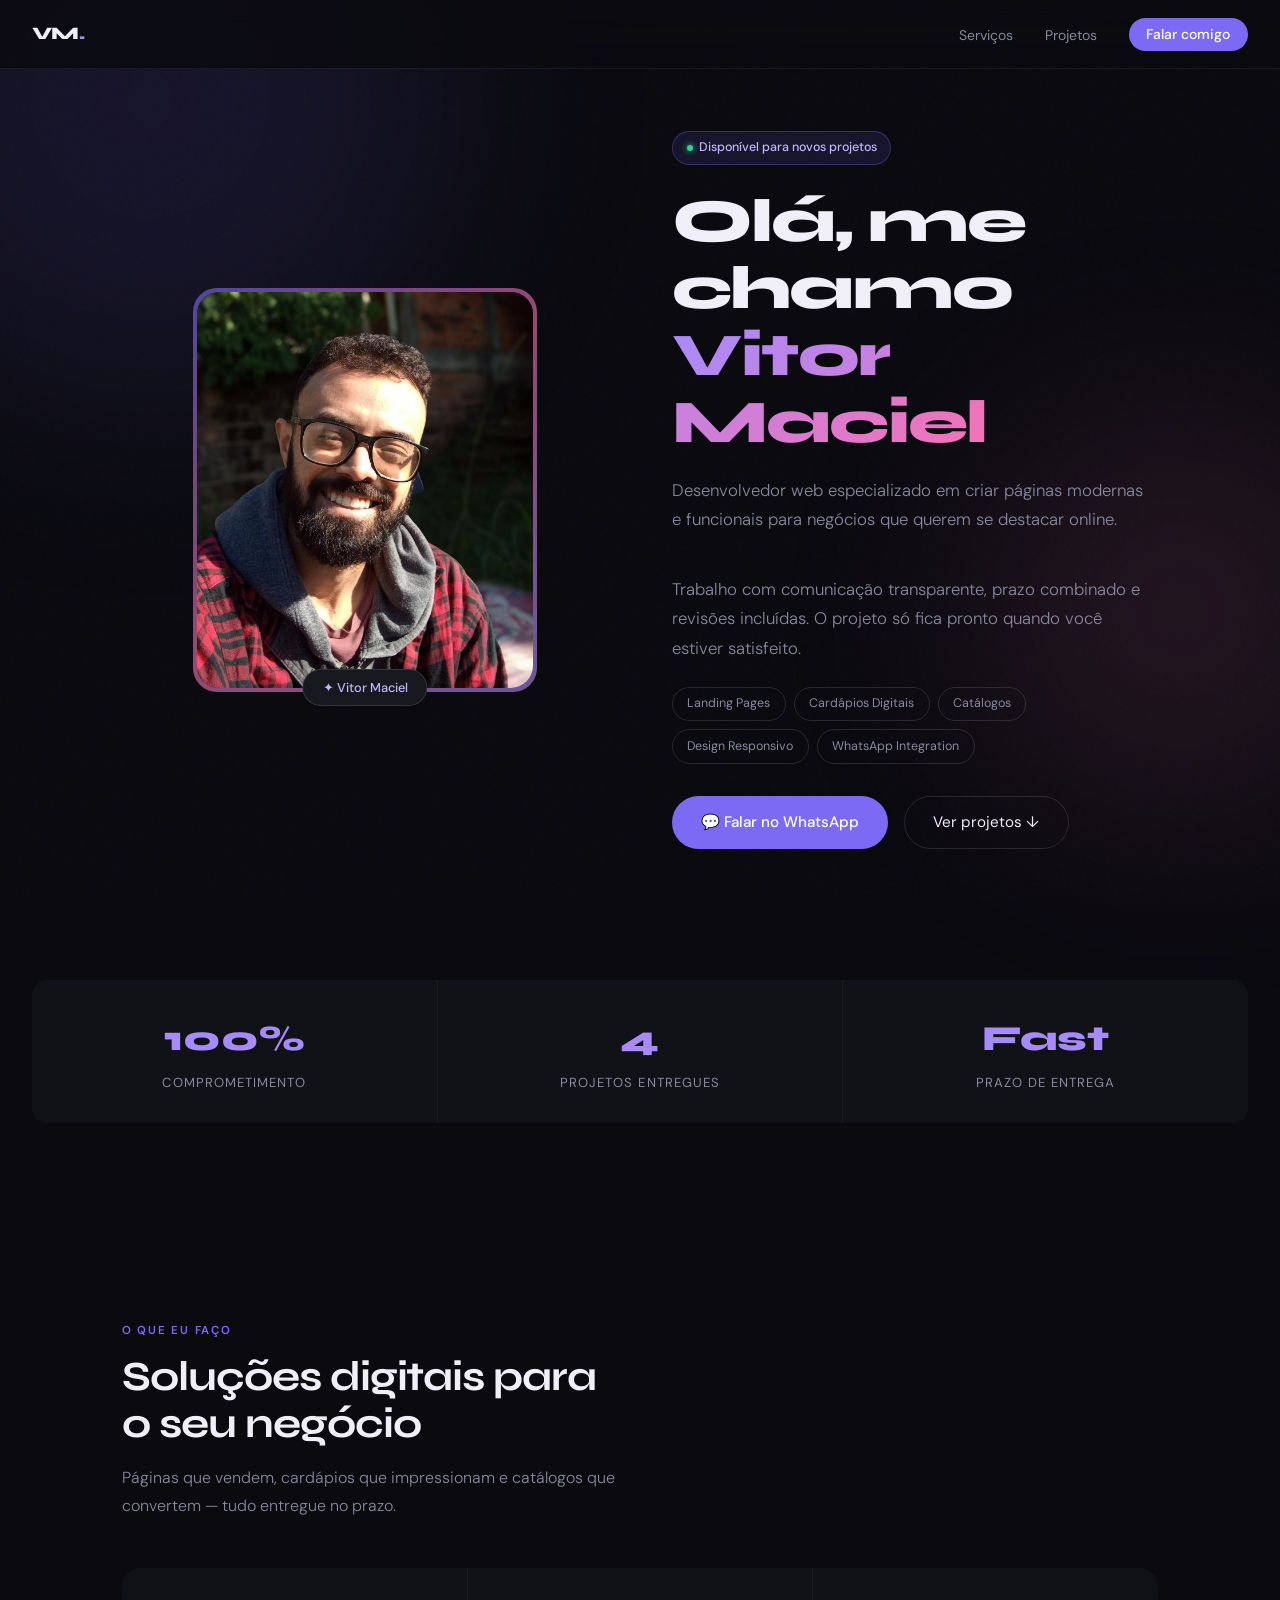
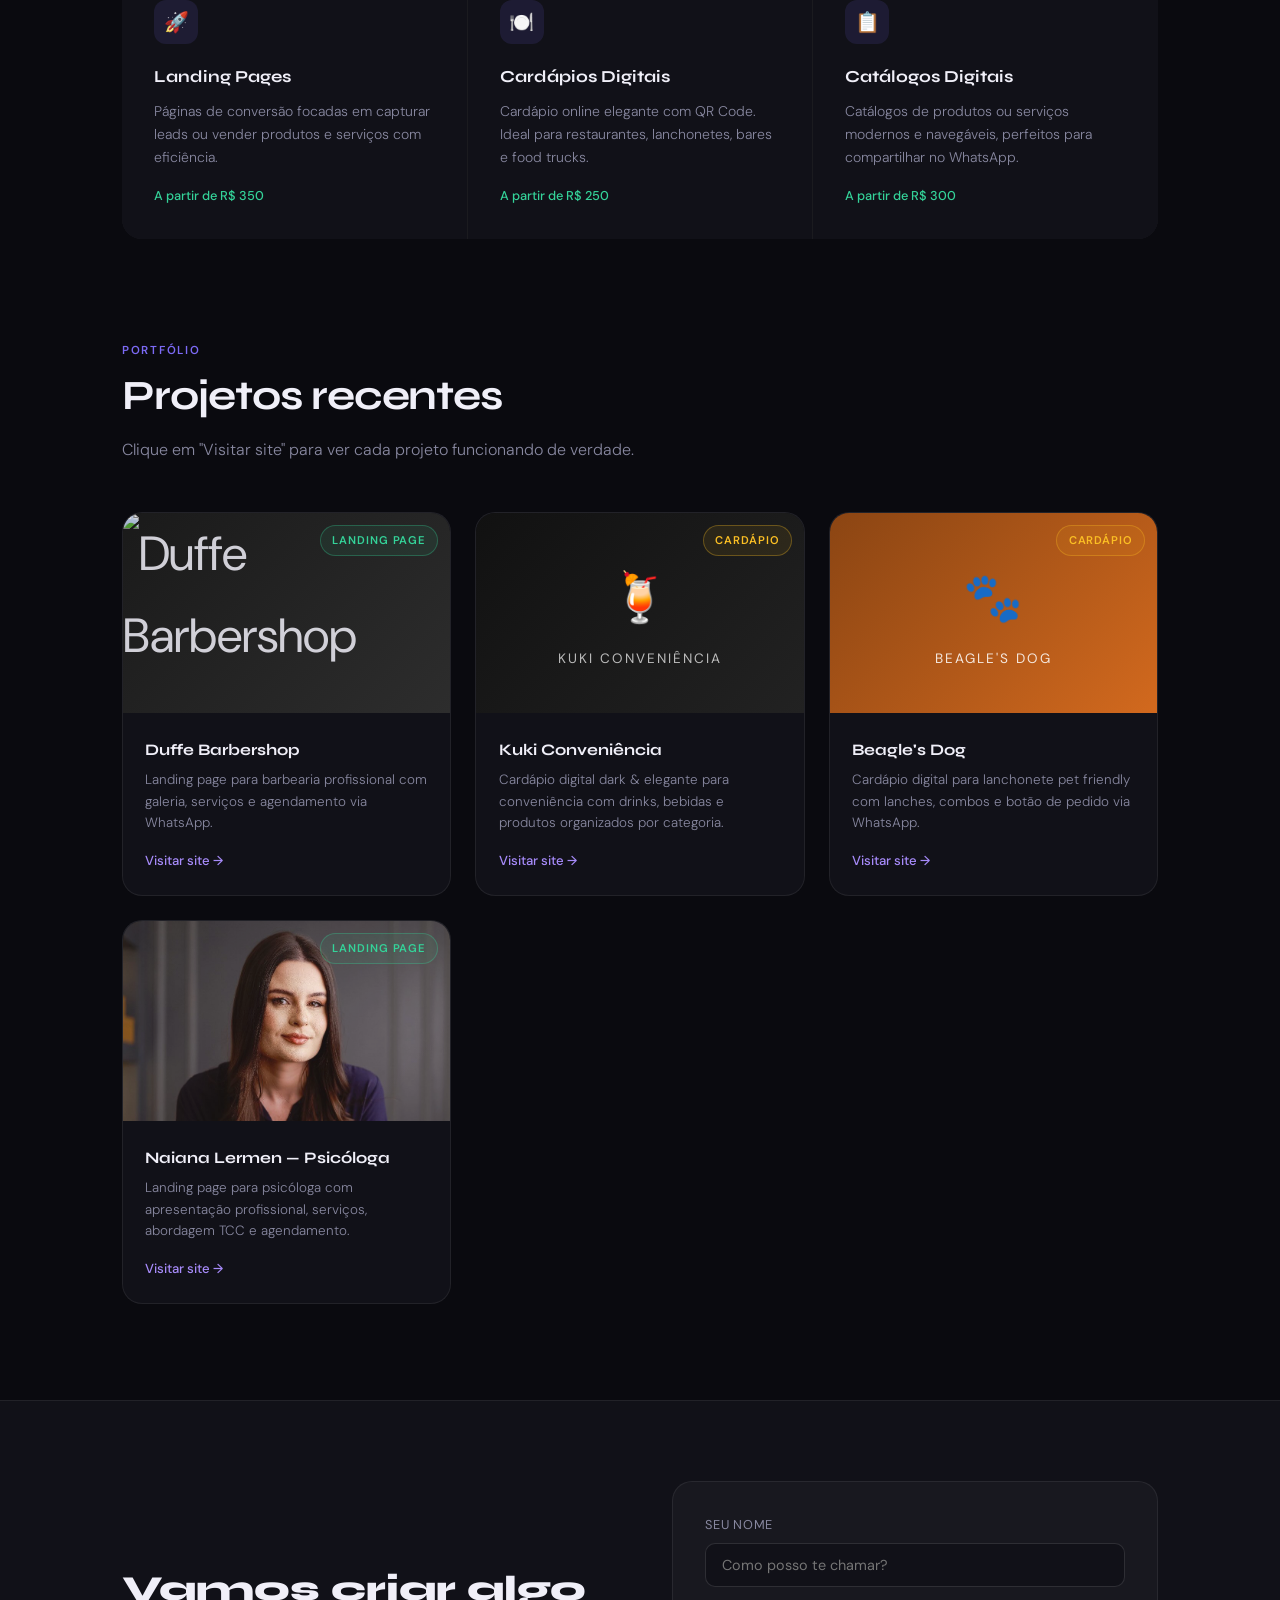
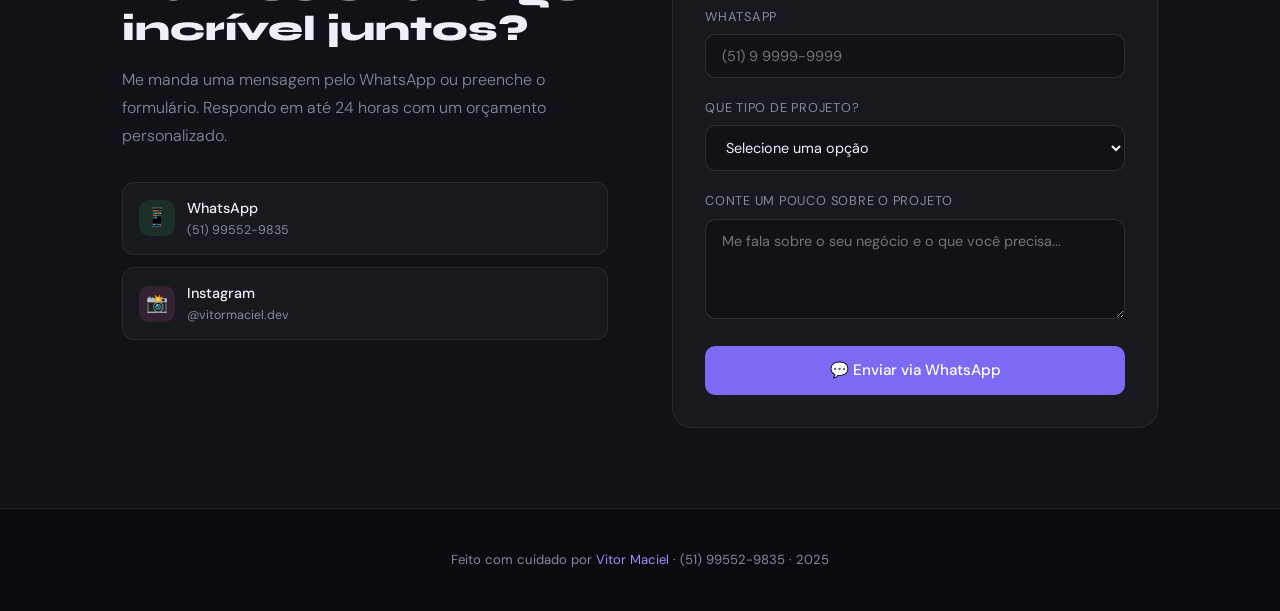
==== index.html @ cc1e1032 "Add files via upload" ====
<!DOCTYPE html>
<html lang="pt-BR">
<head>
  <meta charset="UTF-8">
  <meta name="viewport" content="width=device-width, initial-scale=1.0">
  <title>Vitor Maciel — Desenvolvimento Web</title>
  <link rel="preconnect" href="https://fonts.googleapis.com">
  <link href="https://fonts.googleapis.com/css2?family=Syne:wght@400;600;700;800&family=DM+Sans:ital,wght@0,300;0,400;0,500;1,300&display=swap" rel="stylesheet">
  <link rel="stylesheet" href="assets/css/style.css">
</head>
<body>

  <div class="orb orb-1"></div>
  <div class="orb orb-2"></div>

  <!-- MENU -->
  <nav>
    <a href="#" class="nav-logo">VM<span>.</span></a>
    <ul class="nav-links">
      <li><a href="#servicos">Serviços</a></li>
      <li><a href="#projetos">Projetos</a></li>
      <li><a href="#contato" class="nav-cta">Falar comigo</a></li>
    </ul>
  </nav>

  <main>

    <!-- HERO: foto à esquerda, sobre à direita -->
    <div class="section-wrap" style="padding-top:0;">
      <section class="hero">
        <div class="hero-inner">

          <!-- FOTO -->
          <div class="hero-photo fade-up">
            <div class="photo-frame">
              <input type="file" id="photoInput" accept="image/*" style="display:none" onchange="loadPhoto(event)">
              <div class="photo-inner" onclick="document.getElementById('photoInput').click()">
          
                <img id="photoImg" src="assets/img/fotoperfil.jpeg" alt="Foto de Vitor Maciel"
                  style="display:block; width:100%; height:100%; object-fit:cover; object-position:center top;">
                <div class="photo-change-overlay">
                  <span>🔄</span>
                  Clique para trocar
                </div>
              </div>
              <div class="photo-tag">✦ Vitor Maciel</div>
            </div>
          </div>

          <!-- SOBRE (ao lado da foto) -->
          <div class="fade-up delay-1">
            <div class="hero-badge">Disponível para novos projetos</div>
            <h1 class="hero-title">
              Olá, me chamo<br>
              <span class="highlight">Vitor Maciel</span>
            </h1>
            <p class="hero-subtitle">
              Desenvolvedor web especializado em criar páginas modernas e funcionais para negócios que querem se destacar online.
            </p>
            <p class="hero-subtitle" style="margin-bottom: 1rem;">
              Trabalho com comunicação transparente, prazo combinado e revisões incluídas. O projeto só fica pronto quando você estiver satisfeito.
            </p>
            <div class="skills-list" style="margin-bottom: 2rem;">
              <span class="skill-tag">Landing Pages</span>
              <span class="skill-tag">Cardápios Digitais</span>
              <span class="skill-tag">Catálogos</span>
              <span class="skill-tag">Design Responsivo</span>
              <span class="skill-tag">WhatsApp Integration</span>
            </div>
            <div class="hero-buttons">
              <a href="https://wa.me/5551995529835?text=Oi%20Vitor!%20Quero%20um%20or%C3%A7amento." target="_blank" class="btn-primary">
                💬 Falar no WhatsApp
              </a>
              <a href="#projetos" class="btn-ghost">Ver projetos ↓</a>
            </div>
          </div>

        </div>
      </section>

      <!-- STATS -->
      <div class="stats-row">
        <div class="stat-item">
          <span class="stat-num">100%</span>
          <div class="stat-label">Comprometimento</div>
        </div>
        <div class="stat-item">
          <span class="stat-num">4</span>
          <div class="stat-label">Projetos entregues</div>
        </div>
        <div class="stat-item">
          <span class="stat-num">Fast</span>
          <div class="stat-label">Prazo de entrega</div>
        </div>
      </div>
    </div>

    <!-- SERVIÇOS -->
    <div class="section-wrap" id="servicos">
      <section>
        <span class="section-tag">O que eu faço</span>
        <h2 class="section-title">Soluções digitais para<br>o seu negócio</h2>
        <p class="section-desc">Páginas que vendem, cardápios que impressionam e catálogos que convertem — tudo entregue no prazo.</p>
        <div class="services-grid">
          <div class="service-card">
            <div class="service-icon">🚀</div>
            <div class="service-name">Landing Pages</div>
            <p class="service-desc">Páginas de conversão focadas em capturar leads ou vender produtos e serviços com eficiência.</p>
            <div class="service-price">A partir de R$ 350</div>
          </div>
          <div class="service-card">
            <div class="service-icon">🍽️</div>
            <div class="service-name">Cardápios Digitais</div>
            <p class="service-desc">Cardápio online elegante com QR Code. Ideal para restaurantes, lanchonetes, bares e food trucks.</p>
            <div class="service-price">A partir de R$ 250</div>
          </div>
          <div class="service-card">
            <div class="service-icon">📋</div>
            <div class="service-name">Catálogos Digitais</div>
            <p class="service-desc">Catálogos de produtos ou serviços modernos e navegáveis, perfeitos para compartilhar no WhatsApp.</p>
            <div class="service-price">A partir de R$ 300</div>
          </div>
        </div>
      </section>
    </div>

    <!-- PROJETOS -->
    <div class="section-wrap" id="projetos" style="padding-top:0;">
      <section>
        <span class="section-tag">Portfólio</span>
        <h2 class="section-title">Projetos recentes</h2>
        <p class="section-desc">Clique em "Visitar site" para ver cada projeto funcionando de verdade.</p>
        <div class="projects-grid">

          <!-- Projeto 1: Barbearia -->
          <div class="project-card">
            <div class="project-thumb" style="background: linear-gradient(135deg, #1a1a1a 0%, #2d2d2d 100%); overflow:hidden; padding:0;">
              <img src="https://images.unsplash.com/photo-1621605815971-fbc98d665033?w=600&q=80" alt="Duffe Barbershop" style="width:100%;height:100%;object-fit:cover;opacity:0.85;">
              <div class="project-thumb-label tag-landing">Landing Page</div>
            </div>
            <div class="project-info">
              <div class="project-name">Duffe Barbershop</div>
              <p class="project-desc">Landing page para barbearia profissional com galeria, serviços e agendamento via WhatsApp.</p>
              <a href="https://testebarbershop.netlify.app/" target="_blank" class="btn-visit">Visitar site →</a>
            </div>
          </div>

          <!-- Projeto 2: Kuki Conveniência -->
          <div class="project-card">
            <div class="project-thumb" style="background: linear-gradient(135deg, #111 0%, #222 100%); overflow:hidden; padding:0; position:relative;">
              <div style="width:100%;height:100%;display:flex;align-items:center;justify-content:center;flex-direction:column;gap:8px;">
                <span style="font-size:3rem;">🍹</span>
                <span style="color:#fff;font-size:0.85rem;letter-spacing:2px;text-transform:uppercase;opacity:0.7;">Kuki Conveniência</span>
              </div>
              <div class="project-thumb-label tag-cardapio">Cardápio</div>
            </div>
            <div class="project-info">
              <div class="project-name">Kuki Conveniência</div>
              <p class="project-desc">Cardápio digital dark & elegante para conveniência com drinks, bebidas e produtos organizados por categoria.</p>
              <a href="https://cardapiowebkuki.netlify.app/" target="_blank" class="btn-visit">Visitar site →</a>
            </div>
          </div>

          <!-- Projeto 3: Beagle's Dog -->
          <div class="project-card">
            <div class="project-thumb" style="background: linear-gradient(135deg, #8B4513 0%, #D2691E 100%); overflow:hidden; padding:0; position:relative;">
              <div style="width:100%;height:100%;display:flex;align-items:center;justify-content:center;flex-direction:column;gap:8px;">
                <span style="font-size:3rem;">🐾</span>
                <span style="color:#fff;font-size:0.85rem;letter-spacing:2px;text-transform:uppercase;opacity:0.85;">Beagle's Dog</span>
              </div>
              <div class="project-thumb-label tag-cardapio">Cardápio</div>
            </div>
            <div class="project-info">
              <div class="project-name">Beagle's Dog</div>
              <p class="project-desc">Cardápio digital para lanchonete pet friendly com lanches, combos e botão de pedido via WhatsApp.</p>
              <a href="https://cardapiobeagles.netlify.app/" target="_blank" class="btn-visit">Visitar site →</a>
            </div>
          </div>

          <!-- Projeto 4: Naiana Lermen -->
          <div class="project-card">
            <div class="project-thumb" style="background: linear-gradient(135deg, #e8c5bf 0%, #c9948a 100%); overflow:hidden; padding:0; position:relative;">
              <img src="[data-uri]" alt="Naiana Lermen" style="width:100%;height:100%;object-fit:cover;object-position:top center;opacity:0.9;">
              <div class="project-thumb-label tag-landing">Landing Page</div>
            </div>
            <div class="project-info">
              <div class="project-name">Naiana Lermen — Psicóloga</div>
              <p class="project-desc">Landing page para psicóloga com apresentação profissional, serviços, abordagem TCC e agendamento.</p>
              <a href="https://naianapsicodemostracao.netlify.app/" target="_blank" class="btn-visit">Visitar site →</a>
            </div>
          </div>

        </div>
      </section>
    </div>

    <!-- CONTATO -->
    <div class="contact-section" id="contato">
      <div class="contact-inner">
        <div class="contact-info">
          <h2>Vamos criar algo incrível juntos?</h2>
          <p>Me manda uma mensagem pelo WhatsApp ou preenche o formulário. Respondo em até 24 horas com um orçamento personalizado.</p>
          <div class="contact-channels">
            <a href="https://wa.me/5551995529835?text=Oi%20Vitor!%20Quero%20um%20or%C3%A7amento." target="_blank" class="contact-link">
              <div class="contact-link-icon cl-wa">📱</div>
              <div>
                <div style="font-weight:500;font-size:0.9rem;">WhatsApp</div>
                <div style="font-size:0.78rem;color:var(--muted);">(51) 99552-9835</div>
              </div>
            </a>
            <a href="https://instagram.com/vitormaciel.dev" target="_blank" class="contact-link">
              <div class="contact-link-icon cl-ig">📸</div>
              <div>
                <div style="font-weight:500;font-size:0.9rem;">Instagram</div>
                <div style="font-size:0.78rem;color:var(--muted);">@vitormaciel.dev</div>
              </div>
            </a>
          </div>
        </div>
        <div class="contact-form">
          <div class="form-group">
            <label>Seu nome</label>
            <input type="text" id="contactName" placeholder="Como posso te chamar?">
          </div>
          <div class="form-group">
            <label>WhatsApp</label>
            <input type="tel" id="contactPhone" placeholder="(51) 9 9999-9999">
          </div>
          <div class="form-group">
            <label>Que tipo de projeto?</label>
            <select id="contactType">
              <option value="">Selecione uma opção</option>
              <option>Landing Page</option>
              <option>Cardápio Digital</option>
              <option>Catálogo Digital</option>
              <option>Outro</option>
            </select>
          </div>
          <div class="form-group">
            <label>Conte um pouco sobre o projeto</label>
            <textarea id="contactMsg" placeholder="Me fala sobre o seu negócio e o que você precisa..."></textarea>
          </div>
          <button class="btn-submit" onclick="sendWhatsApp()">
            💬 Enviar via WhatsApp
          </button>
        </div>
      </div>
    </div>

    <footer>
      <p>Feito com cuidado por <a href="#">Vitor Maciel</a> · (51) 99552-9835 · 2025</p>
    </footer>

  </main>

  <script src="assets/js/main.js"></script>
</body>
</html>
---- assets/css/style.css ----
:root {
  --bg:      #0a0a0f;
  --bg2:     #111118;
  --bg3:     #18181f;
  --border:  rgba(255,255,255,0.07);
  --border2: rgba(255,255,255,0.12);
  --text:    #f0eff8;
  --muted:   #8888a0;
  --accent:  #7c6af5;
  --accent2: #a78bfa;
  --accent3: #c4b5fd;
  --green:   #34d399;
  --amber:   #fbbf24;
  --pink:    #f472b6;
}

*, *::before, *::after { margin: 0; padding: 0; box-sizing: border-box; }
html { scroll-behavior: smooth; }

body {
  background: var(--bg);
  color: var(--text);
  font-family: 'DM Sans', sans-serif;
  font-size: 16px;
  line-height: 1.7;
  overflow-x: hidden;
}

body::before {
  content: '';
  position: fixed;
  inset: 0;
  background-image: url("data:image/svg+xml,%3Csvg viewBox='0 0 256 256' xmlns='http://www.w3.org/2000/svg'%3E%3Cfilter id='noise'%3E%3CfeTurbulence type='fractalNoise' baseFrequency='0.9' numOctaves='4' stitchTiles='stitch'/%3E%3C/filter%3E%3Crect width='100%25' height='100%25' filter='url(%23noise)' opacity='0.03'/%3E%3C/svg%3E");
  pointer-events: none;
  z-index: 0;
  opacity: 0.4;
}

.orb { position: fixed; border-radius: 50%; filter: blur(120px); pointer-events: none; z-index: 0; opacity: 0.12; }
.orb-1 { width: 600px; height: 600px; background: #7c6af5; top: -200px; left: -150px; }
.orb-2 { width: 400px; height: 400px; background: #f472b6; bottom: 10%; right: -100px; }

nav {
  position: fixed; top: 0; left: 0; right: 0; z-index: 100;
  padding: 1.2rem 2rem;
  display: flex; justify-content: space-between; align-items: center;
  background: rgba(10,10,15,0.8);
  backdrop-filter: blur(16px);
  border-bottom: 1px solid var(--border);
}
.nav-logo { font-family: 'Syne', sans-serif; font-weight: 800; font-size: 1.1rem; color: var(--text); text-decoration: none; }
.nav-logo span { color: var(--accent2); }
.nav-links { display: flex; gap: 2rem; list-style: none; }
.nav-links a { color: var(--muted); text-decoration: none; font-size: 0.875rem; transition: color 0.2s; }
.nav-links a:hover { color: var(--text); }
.nav-cta { background: var(--accent) !important; color: #fff !important; padding: 0.45rem 1.1rem; border-radius: 100px; font-weight: 500 !important; }
.nav-cta:hover { background: var(--accent2) !important; transform: translateY(-1px); }

main { position: relative; z-index: 1; }
section { max-width: 1100px; margin: 0 auto; padding: 0 2rem; }
.section-wrap { padding: 6rem 2rem; }

.hero { min-height: 100vh; display: flex; align-items: center; padding-top: 80px; }
.hero-inner { display: grid; grid-template-columns: 1fr 1fr; gap: 4rem; align-items: center; width: 100%; }

.hero-badge {
  display: inline-flex; align-items: center; gap: 6px;
  background: rgba(124,106,245,0.12); border: 1px solid rgba(124,106,245,0.3);
  color: var(--accent3); font-size: 0.78rem; padding: 0.35rem 0.85rem;
  border-radius: 100px; margin-bottom: 1.5rem; font-weight: 500;
}
.hero-badge::before {
  content: ''; width: 6px; height: 6px; border-radius: 50%;
  background: var(--green); display: inline-block;
  box-shadow: 0 0 6px var(--green); animation: pulse 2s infinite;
}
@keyframes pulse { 0%, 100% { opacity: 1; } 50% { opacity: 0.4; } }

.hero-title { font-family: 'Syne', sans-serif; font-size: clamp(2.4rem, 5vw, 3.8rem); font-weight: 800; line-height: 1.1; letter-spacing: -0.03em; margin-bottom: 1.2rem; }
.hero-title .highlight { background: linear-gradient(135deg, var(--accent2), var(--pink)); -webkit-background-clip: text; -webkit-text-fill-color: transparent; background-clip: text; }
.hero-subtitle { color: var(--muted); font-size: 1.05rem; line-height: 1.75; margin-bottom: 2.5rem; max-width: 480px; font-weight: 300; }
.hero-buttons { display: flex; gap: 1rem; flex-wrap: wrap; }

.btn-primary { display: inline-flex; align-items: center; gap: 8px; background: var(--accent); color: #fff; padding: 0.8rem 1.8rem; border-radius: 100px; font-weight: 500; text-decoration: none; font-size: 0.95rem; transition: all 0.2s; border: none; cursor: pointer; }
.btn-primary:hover { background: var(--accent2); transform: translateY(-2px); }
.btn-ghost { display: inline-flex; align-items: center; gap: 8px; background: transparent; color: var(--text); padding: 0.8rem 1.8rem; border-radius: 100px; text-decoration: none; font-size: 0.95rem; border: 1px solid var(--border2); transition: all 0.2s; }
.btn-ghost:hover { border-color: var(--accent); color: var(--accent2); }

.hero-photo { position: relative; display: flex; justify-content: center; }
.photo-frame { position: relative; width: 340px; height: 400px; }
.photo-frame::before { content: ''; position: absolute; inset: -2px; border-radius: 24px; background: linear-gradient(135deg, var(--accent), var(--pink), var(--accent2)); z-index: 0; opacity: 0.6; }
.photo-inner { position: absolute; inset: 2px; border-radius: 22px; overflow: hidden; background: var(--bg3); z-index: 1; display: flex; align-items: center; justify-content: center; cursor: pointer; }
.photo-placeholder { display: flex; flex-direction: column; align-items: center; gap: 1rem; color: var(--muted); }
.photo-placeholder svg { width: 80px; height: 80px; opacity: 0.3; }
.photo-placeholder span { font-size: 0.8rem; text-align: center; opacity: 0.5; line-height: 1.5; }
.photo-change-overlay { position: absolute; inset: 0; background: rgba(10,10,15,0.7); display: flex; flex-direction: column; align-items: center; justify-content: center; gap: 8px; opacity: 0; transition: opacity 0.25s; border-radius: 22px; font-size: 0.82rem; color: var(--accent3); font-weight: 500; pointer-events: none; }
.photo-change-overlay span { font-size: 1.6rem; }
.photo-inner:hover .photo-change-overlay { opacity: 1; }
.photo-tag { position: absolute; bottom: -16px; left: 50%; transform: translateX(-50%); background: var(--bg3); border: 1px solid var(--border2); border-radius: 100px; padding: 0.4rem 1.2rem; font-size: 0.8rem; color: var(--accent3); font-weight: 500; white-space: nowrap; z-index: 2; }

.stats-row { display: grid; grid-template-columns: repeat(3, 1fr); gap: 1px; background: var(--border); border-radius: 16px; overflow: hidden; margin: 5rem auto 0; max-width: 100%; }
.stat-item { background: var(--bg2); padding: 1.8rem 2rem; text-align: center; }
.stat-num { font-family: 'Syne', sans-serif; font-size: 2.2rem; font-weight: 800; color: var(--accent2); display: block; }
.stat-label { font-size: 0.82rem; color: var(--muted); text-transform: uppercase; letter-spacing: 0.08em; margin-top: 0.2rem; }

.section-tag { display: inline-block; font-size: 0.72rem; letter-spacing: 0.15em; text-transform: uppercase; color: var(--accent); font-weight: 600; margin-bottom: 0.75rem; }
.section-title { font-family: 'Syne', sans-serif; font-size: clamp(1.8rem, 3.5vw, 2.6rem); font-weight: 700; letter-spacing: -0.025em; line-height: 1.15; margin-bottom: 1rem; }
.section-desc { color: var(--muted); font-size: 1rem; max-width: 520px; font-weight: 300; line-height: 1.75; }

.services-grid { display: grid; grid-template-columns: repeat(auto-fit, minmax(240px, 1fr)); gap: 1px; background: var(--border); border-radius: 20px; overflow: hidden; margin-top: 3rem; }
.service-card { background: var(--bg2); padding: 2rem; transition: background 0.2s; position: relative; overflow: hidden; }
.service-card:hover { background: var(--bg3); }
.service-card::before { content: ''; position: absolute; top: 0; left: 0; right: 0; height: 2px; background: linear-gradient(90deg, var(--accent), var(--pink)); opacity: 0; transition: opacity 0.3s; }
.service-card:hover::before { opacity: 1; }
.service-icon { width: 44px; height: 44px; border-radius: 12px; background: rgba(124,106,245,0.12); display: flex; align-items: center; justify-content: center; margin-bottom: 1.2rem; font-size: 1.25rem; }
.service-name { font-family: 'Syne', sans-serif; font-size: 1.05rem; font-weight: 700; margin-bottom: 0.5rem; }
.service-desc { font-size: 0.875rem; color: var(--muted); line-height: 1.65; font-weight: 300; }
.service-price { margin-top: 1rem; font-size: 0.8rem; color: var(--green); font-weight: 500; }

.projects-grid { display: grid; grid-template-columns: repeat(auto-fit, minmax(300px, 1fr)); gap: 1.5rem; margin-top: 3rem; }
.project-card { background: var(--bg2); border: 1px solid var(--border); border-radius: 20px; overflow: hidden; transition: border-color 0.3s, transform 0.2s; cursor: pointer; }
.project-card:hover { border-color: rgba(124,106,245,0.4); transform: translateY(-4px); }
.project-thumb { height: 200px; display: flex; align-items: center; justify-content: center; font-size: 3rem; position: relative; overflow: hidden; }
.project-thumb-1 { background: linear-gradient(135deg, #1a1a2e, #16213e); }
.project-thumb-2 { background: linear-gradient(135deg, #1a0e0e, #2d1515); }
.project-thumb-3 { background: linear-gradient(135deg, #0d1a0d, #152815); }
.project-thumb-4 { background: linear-gradient(135deg, #1a1208, #2d2010); }
.project-thumb-5 { background: linear-gradient(135deg, #0d0d1a, #15152d); }
.project-thumb-6 { background: linear-gradient(135deg, #1a0d1a, #281528); }
.project-thumb-label { position: absolute; top: 12px; right: 12px; font-size: 0.7rem; font-weight: 600; letter-spacing: 0.08em; text-transform: uppercase; padding: 0.3rem 0.7rem; border-radius: 100px; border: 1px solid; }
.tag-site     { color: var(--accent2); border-color: rgba(167,139,250,0.3); background: rgba(124,106,245,0.1); }
.tag-cardapio { color: var(--amber);   border-color: rgba(251,191,36,0.3);  background: rgba(251,191,36,0.08); }
.tag-landing  { color: var(--green);   border-color: rgba(52,211,153,0.3);  background: rgba(52,211,153,0.08); }
.tag-catalogo { color: var(--pink);    border-color: rgba(244,114,182,0.3); background: rgba(244,114,182,0.08); }
.project-info { padding: 1.4rem; }
.project-name { font-family: 'Syne', sans-serif; font-size: 1rem; font-weight: 700; margin-bottom: 0.4rem; }
.project-desc { font-size: 0.84rem; color: var(--muted); line-height: 1.6; font-weight: 300; }

.about-grid { display: grid; grid-template-columns: 1fr 1fr; gap: 4rem; align-items: center; margin-top: 3rem; }
.about-text p { color: var(--muted); font-weight: 300; line-height: 1.8; margin-bottom: 1rem; }
.skills-list { display: flex; flex-wrap: wrap; gap: 0.5rem; margin-top: 1.5rem; }
.skill-tag { font-size: 0.78rem; padding: 0.35rem 0.9rem; border-radius: 100px; border: 1px solid var(--border2); color: var(--muted); transition: all 0.2s; }
.skill-tag:hover { border-color: var(--accent); color: var(--accent3); }
.about-highlights { display: grid; gap: 1rem; }
.highlight-card { background: var(--bg2); border: 1px solid var(--border); border-radius: 16px; padding: 1.4rem 1.6rem; display: flex; gap: 1rem; align-items: flex-start; transition: border-color 0.2s; }
.highlight-card:hover { border-color: rgba(124,106,245,0.3); }
.highlight-icon { font-size: 1.4rem; flex-shrink: 0; }
.highlight-title { font-family: 'Syne', sans-serif; font-size: 0.95rem; font-weight: 700; margin-bottom: 0.25rem; }
.highlight-text { font-size: 0.83rem; color: var(--muted); font-weight: 300; line-height: 1.6; }

.contact-section { background: var(--bg2); border-top: 1px solid var(--border); border-bottom: 1px solid var(--border); }
.contact-inner { display: grid; grid-template-columns: 1fr 1fr; gap: 4rem; align-items: center; padding: 5rem 2rem; max-width: 1100px; margin: 0 auto; }
.contact-info h2 { font-family: 'Syne', sans-serif; font-size: 2.2rem; font-weight: 800; line-height: 1.15; margin-bottom: 1rem; }
.contact-info p { color: var(--muted); font-weight: 300; line-height: 1.75; margin-bottom: 2rem; }
.contact-channels { display: flex; flex-direction: column; gap: 0.75rem; }
.contact-link { display: flex; align-items: center; gap: 12px; color: var(--text); text-decoration: none; padding: 0.8rem 1rem; background: var(--bg3); border-radius: 12px; border: 1px solid var(--border); transition: border-color 0.2s, transform 0.15s; }
.contact-link:hover { border-color: rgba(124,106,245,0.4); transform: translateX(4px); }
.contact-link-icon { width: 36px; height: 36px; border-radius: 10px; display: flex; align-items: center; justify-content: center; font-size: 1.1rem; flex-shrink: 0; }
.cl-wa { background: rgba(37,211,102,0.12); }
.cl-ig { background: rgba(244,114,182,0.12); }
.contact-form { background: var(--bg3); border: 1px solid var(--border); border-radius: 20px; padding: 2rem; }
.form-group { margin-bottom: 1.2rem; }
.form-group label { display: block; font-size: 0.8rem; color: var(--muted); margin-bottom: 0.4rem; text-transform: uppercase; letter-spacing: 0.06em; }
.form-group input, .form-group textarea, .form-group select { width: 100%; background: var(--bg2); border: 1px solid var(--border2); color: var(--text); padding: 0.75rem 1rem; border-radius: 10px; font-family: 'DM Sans', sans-serif; font-size: 0.9rem; transition: border-color 0.2s; outline: none; }
.form-group input:focus, .form-group textarea:focus, .form-group select:focus { border-color: var(--accent); }
.form-group textarea { min-height: 100px; resize: vertical; }
.form-group select option { background: #1a1a2e; }
.btn-submit { width: 100%; background: var(--accent); color: #fff; border: none; padding: 0.9rem; border-radius: 10px; font-family: 'DM Sans', sans-serif; font-size: 0.95rem; font-weight: 500; cursor: pointer; transition: background 0.2s, transform 0.15s; display: flex; align-items: center; justify-content: center; gap: 8px; }
.btn-submit:hover { background: var(--accent2); transform: translateY(-1px); }

footer { padding: 2.5rem 2rem; text-align: center; font-size: 0.82rem; color: var(--muted); position: relative; z-index: 1; }
footer a { color: var(--accent2); text-decoration: none; }

.fade-up { opacity: 0; transform: translateY(24px); animation: fadeUp 0.7s ease forwards; }
@keyframes fadeUp { to { opacity: 1; transform: translateY(0); } }
.delay-1 { animation-delay: 0.10s; }
.delay-2 { animation-delay: 0.25s; }
.delay-3 { animation-delay: 0.40s; }
.delay-4 { animation-delay: 0.55s; }

@media (max-width: 768px) {
  .hero-inner {
    grid-template-columns: 1fr;
    text-align: center;
  }

  .hero-photo {
    order: -1;
    display: flex;
    justify-content: center;
  }

  .photo-frame {
    width: 220px;
    height: 260px;
  }

  .hero-buttons {
    justify-content: center;
  }

  .skills-list {
    justify-content: center;
  }

  .about-grid,
  .contact-inner {
    grid-template-columns: 1fr;
  }

  .stats-row {
    grid-template-columns: 1fr;
  }

  .services-grid {
    grid-template-columns: 1fr !important;
  }

  .nav-links {
    display: none;
  }

  .section-wrap {
    padding: 4rem 1.2rem;
  }

  .contact-inner {
    padding: 3rem 1.2rem;
  }
}

/* Botão "Visitar site" nos cards de projeto */
.btn-visit {
  display: inline-flex;
  align-items: center;
  gap: 6px;
  margin-top: 1rem;
  font-size: 0.82rem;
  color: var(--accent2);
  text-decoration: none;
  font-weight: 500;
  transition: gap 0.2s, color 0.2s;
}
.btn-visit:hover { color: var(--accent3); gap: 10px; }

/* Grade de serviços agora com 3 colunas fixas */
.services-grid {
  grid-template-columns: repeat(3, 1fr);
}
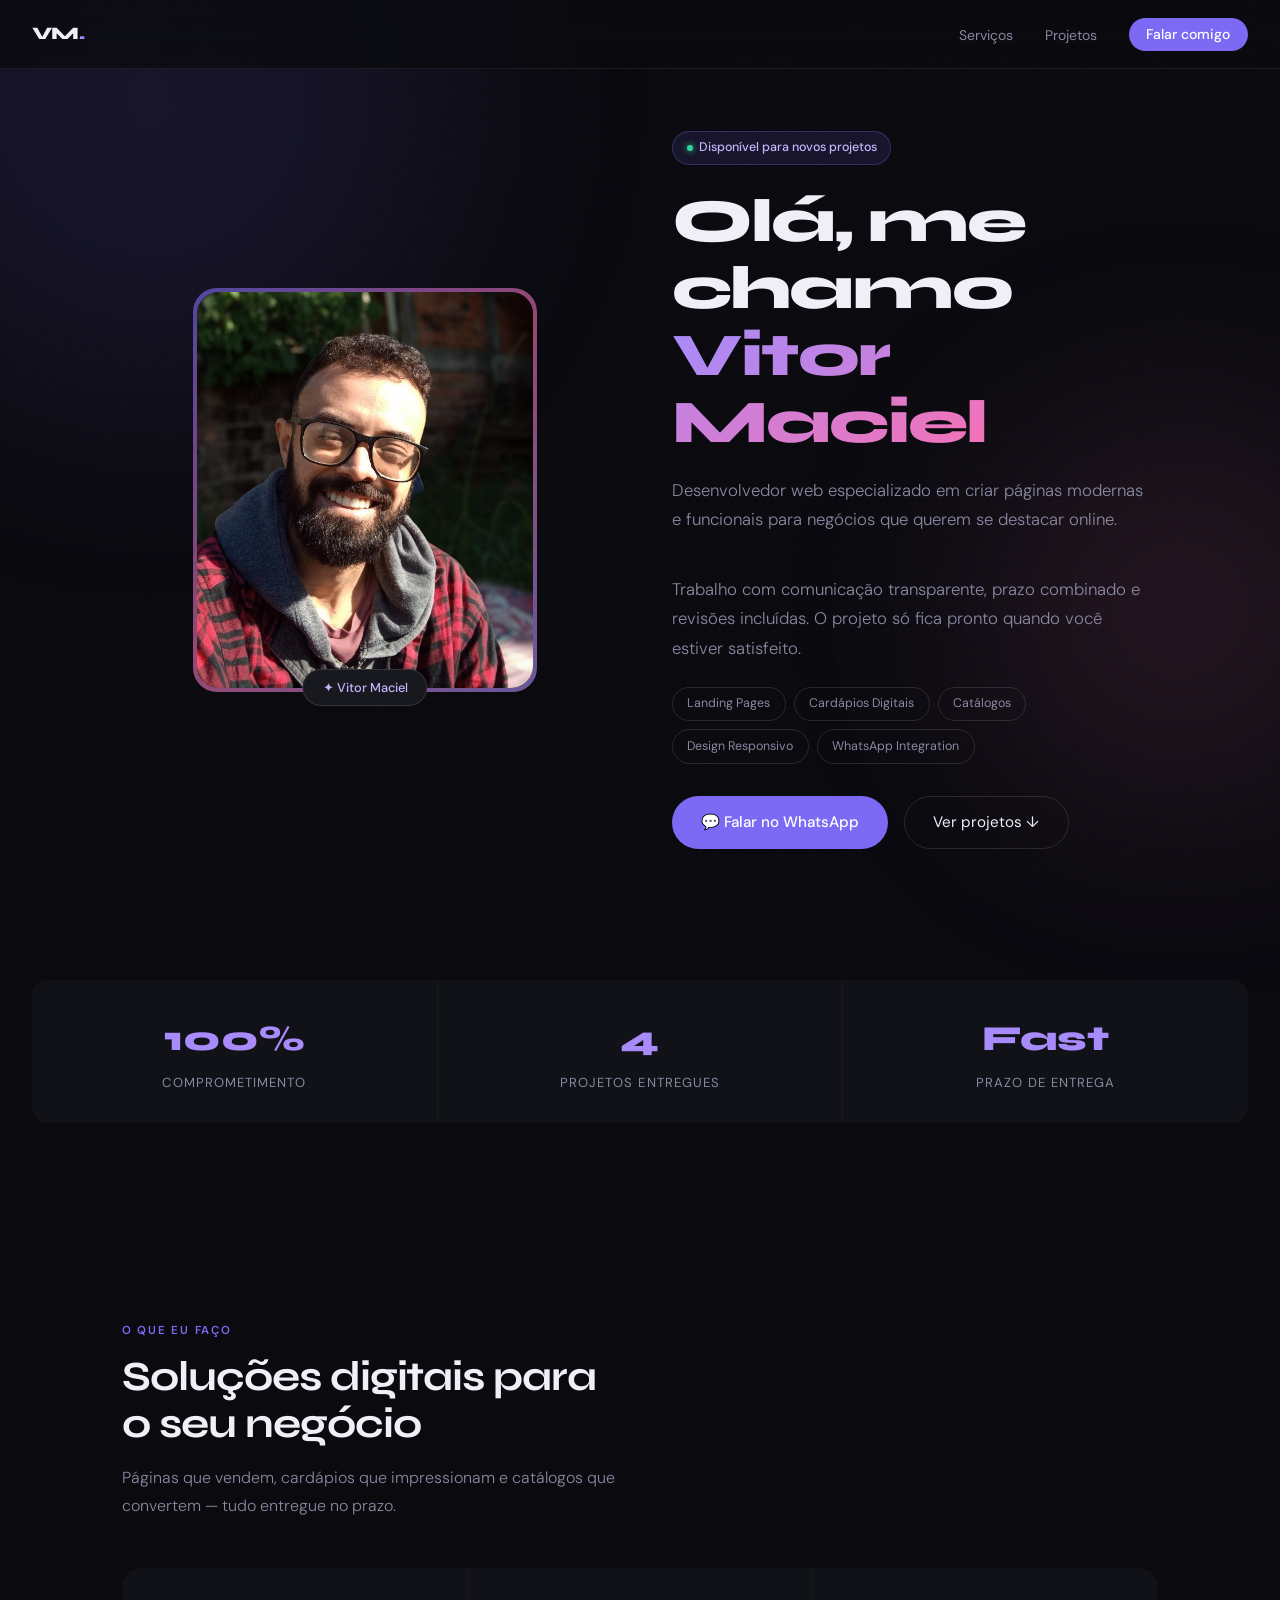
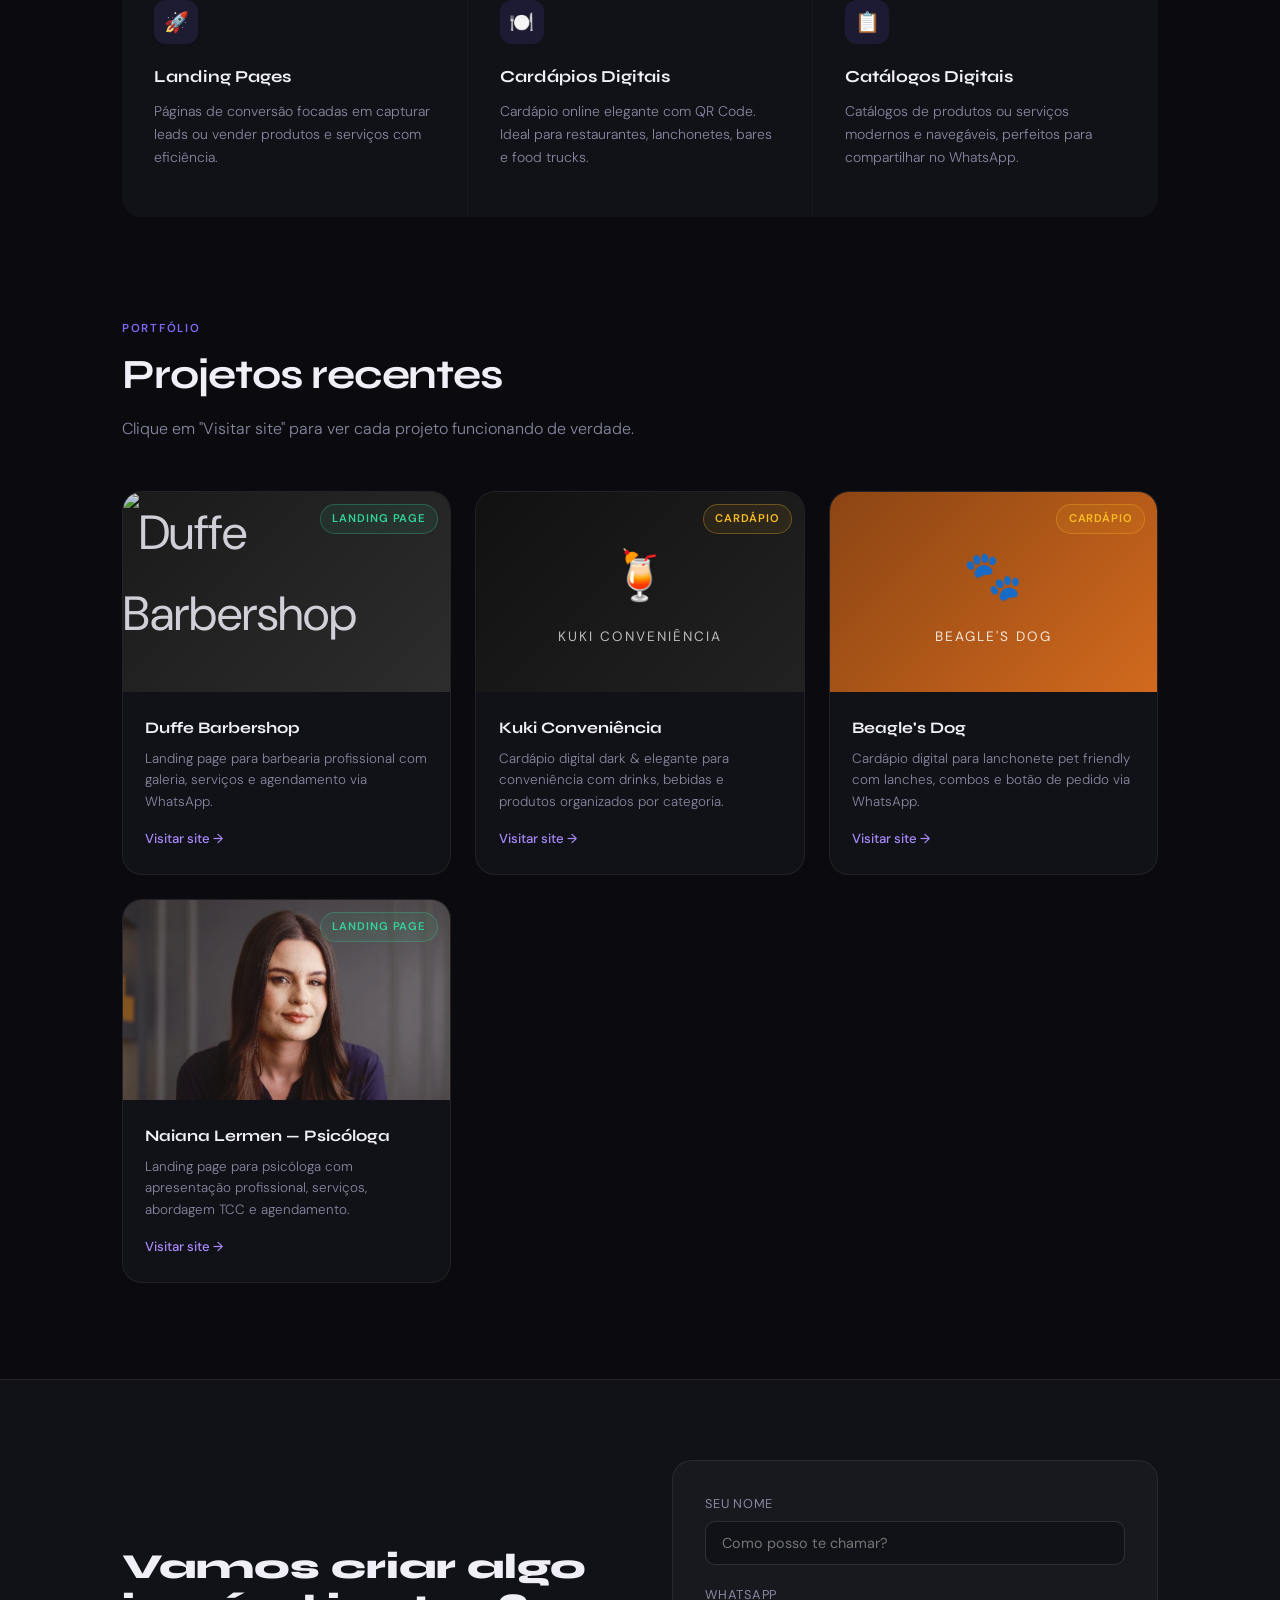
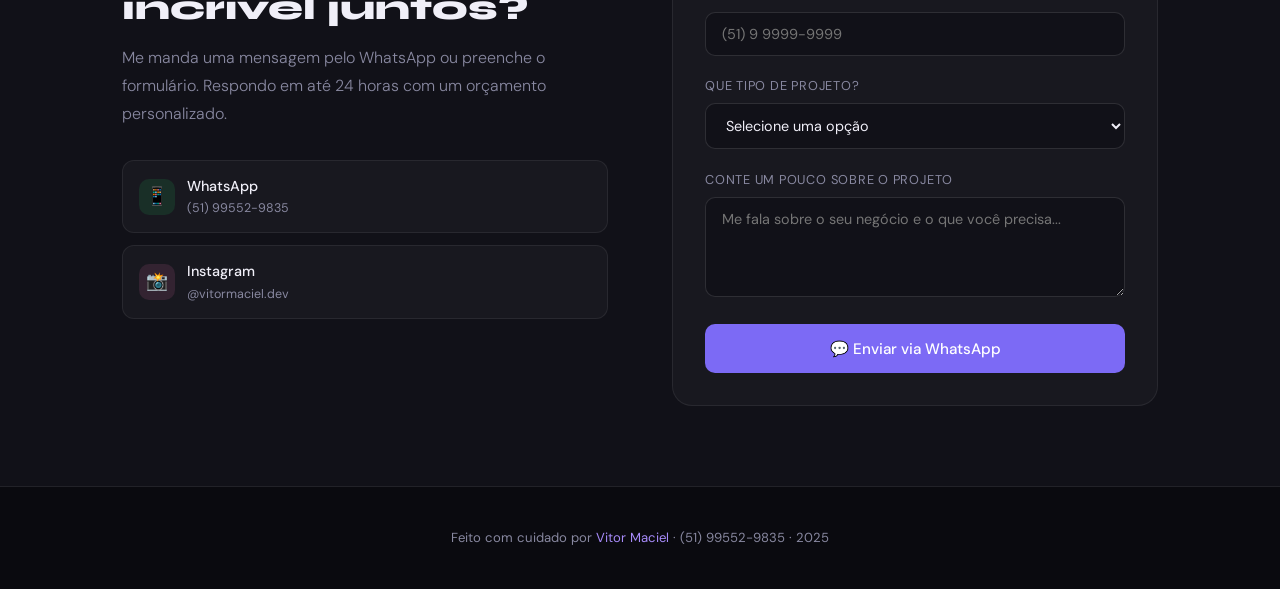
==== commit 54ff12e2: "Add files via upload" ====
--- a/index.html
+++ b/index.html
@@ -106,19 +106,19 @@
             <div class="service-icon">🚀</div>
             <div class="service-name">Landing Pages</div>
             <p class="service-desc">Páginas de conversão focadas em capturar leads ou vender produtos e serviços com eficiência.</p>
-            <div class="service-price">A partir de R$ 350</div>
+            <div class="service-price"></div>
           </div>
           <div class="service-card">
             <div class="service-icon">🍽️</div>
             <div class="service-name">Cardápios Digitais</div>
             <p class="service-desc">Cardápio online elegante com QR Code. Ideal para restaurantes, lanchonetes, bares e food trucks.</p>
-            <div class="service-price">A partir de R$ 250</div>
+            <div class="service-price"></div>
           </div>
           <div class="service-card">
             <div class="service-icon">📋</div>
             <div class="service-name">Catálogos Digitais</div>
             <p class="service-desc">Catálogos de produtos ou serviços modernos e navegáveis, perfeitos para compartilhar no WhatsApp.</p>
-            <div class="service-price">A partir de R$ 300</div>
+            <div class="service-price"></div>
           </div>
         </div>
       </section>
